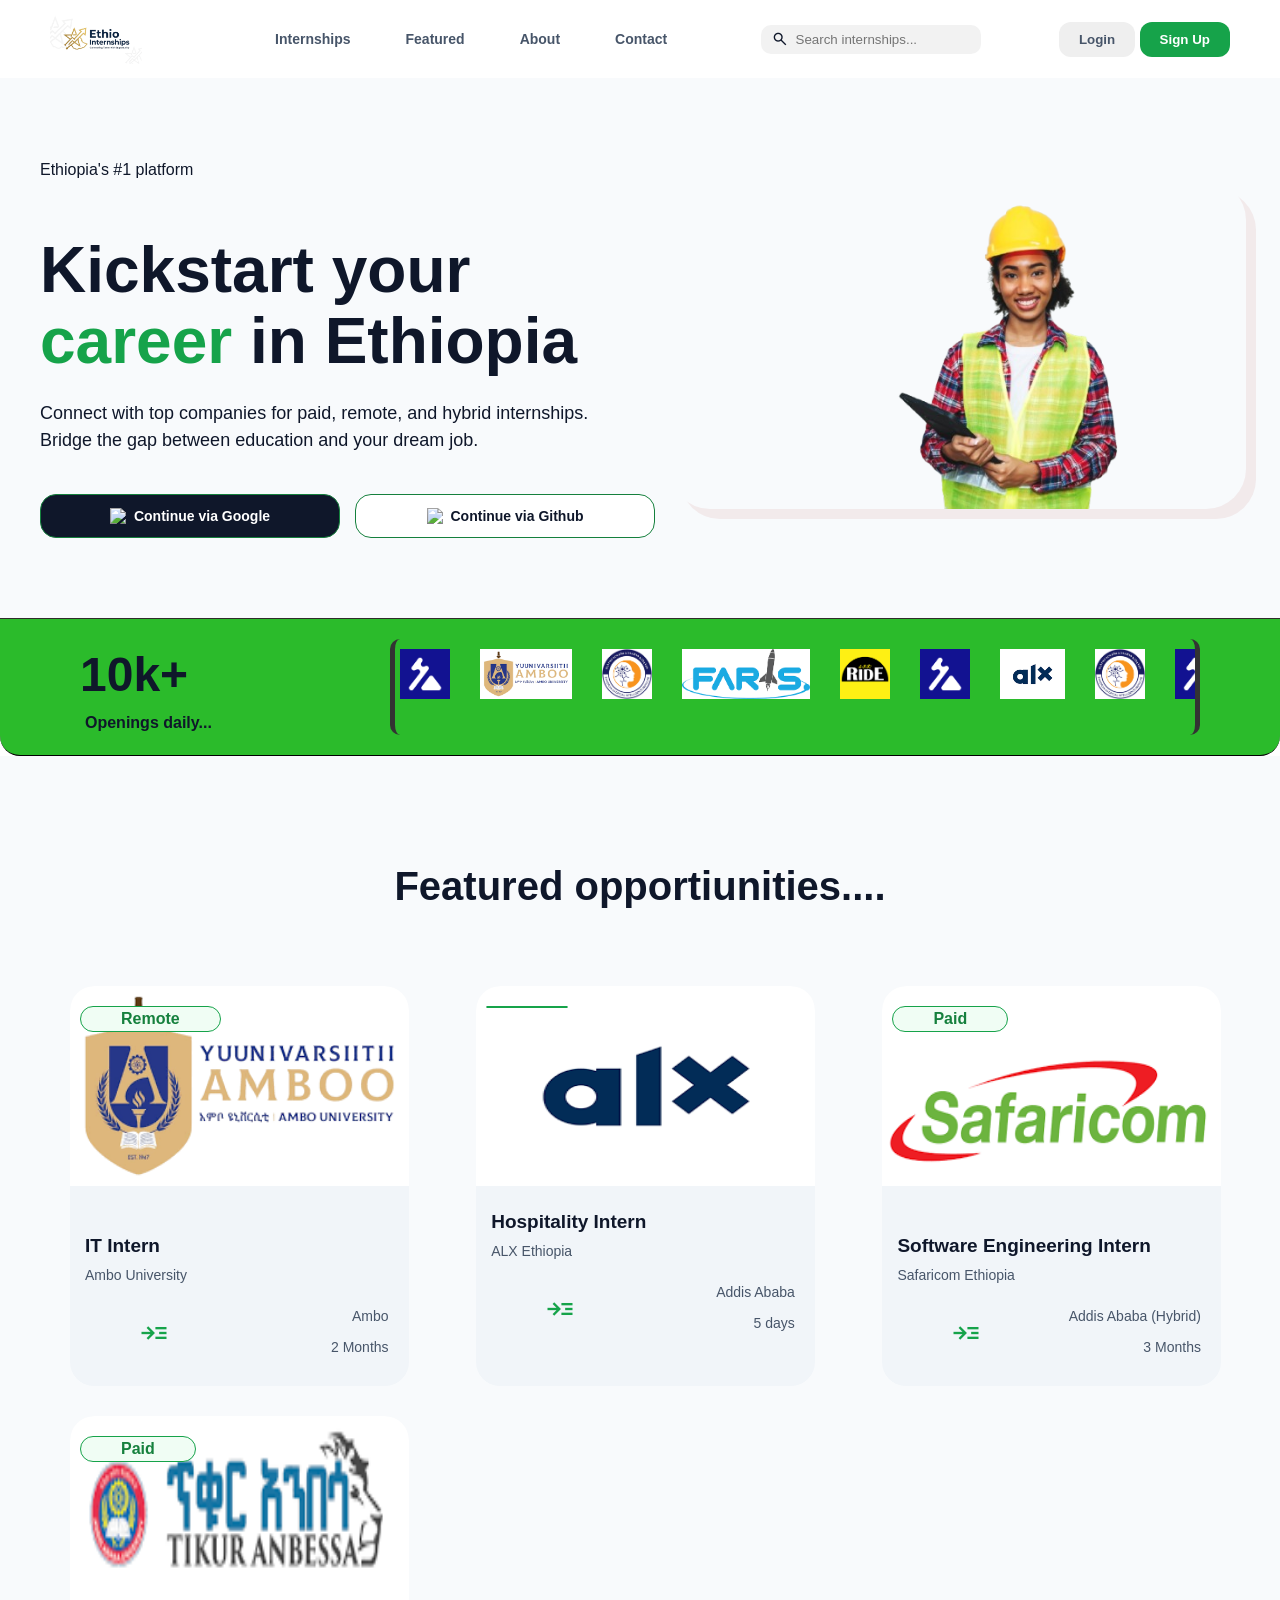
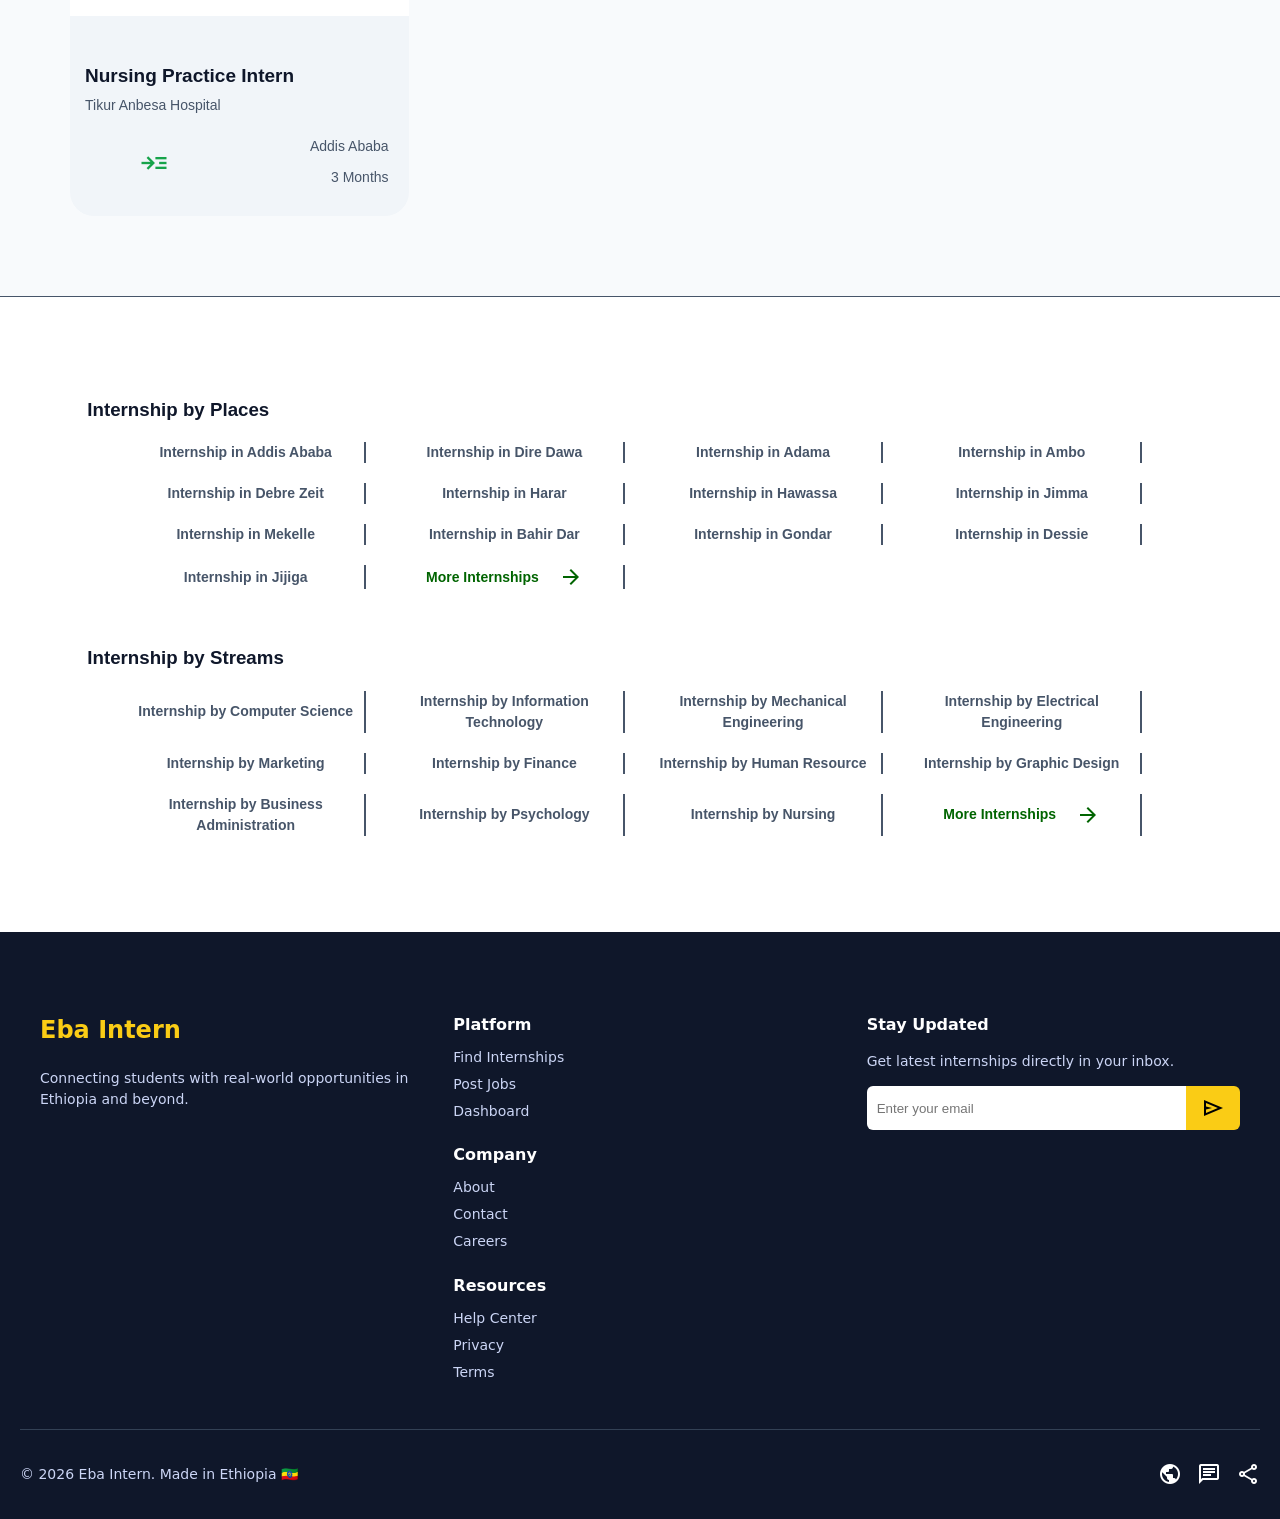
==== index.html @ 39d71bf0 "sjnj" ====
<!DOCTYPE html>
<html lang="en">
<head>
    <meta charset="UTF-8">
    <meta name="viewport" content="width=device-width, initial-scale=1.0">
    <title>Ethio Internships | Ethiopia's #1 Career Platform</title>
    <link href="https://fonts.googleapis.com/css2?family=Material+Symbols+Outlined" rel="stylesheet">
    <link rel="stylesheet" href="./css/main.css">
</head>
<body>
    <!-- Header -->
    <header>
        <div class="container">
            <nav class="navbar">
                <div class="logo">
                    <a href="./index.html">
                        <img src="./images/logo.png" alt="logo" class="logo">
                    </a>
                </div>
                <ul class="navlinks">
                    <li><a href="./html/internships.html">Internships</a></li>
                    <li><a href="#featured">Featured</a></li>
                    <li><a href="./html/about.html">About</a></li>
                    <li><a href="./html/contact.html">Contact</a></li>
                </ul>
                <!-- Search -->
                <div class="searchbox">
                    <span class="material-symbols-outlined search-icon">search</span>
                    <input type="text" placeholder="Search internships..." />
                </div>
                <div class="authactions">
                    <button class="login"><a href="./html/login.html">Login</a></button>
                    <button class="signup"><a href="./html/signup.html">Sign Up</a></button>
                </div>
                <!-- <div class="menu">
                    <span class="material-symbols-outlined">menu</span>
                </div> -->
            </nav>
        </div>
    </header>

    <!-- Hero Section -->
    <main>
        <section class="hero">
            <div class="container hero-grid">
                <div class="hero-content">
                    <span class="badge">Ethiopia's #1 platform</span>
                    <h1>Kickstart your <span class="hlight">career</span> in Ethiopia</h1>
                    <p>Connect with top companies for paid, remote, and hybrid internships. Bridge the gap between education and your dream job.</p>
                        <div class="authlink">
                        <button class="google"><img src="https://www.google.com/favicon.ico" alt="Google" width="16" height="16"> Continue via Google</button>
                        <button class="github"><img src="https://www.github.com/favicon.ico" alt="Github" width="16" height="16"> Continue via Github</button>
                    </div>
                </div>
                <div class="heroimage">
                    <img src="./images/civil.png" alt="hero-image">
                </div>
            </div>
        </section>


        
        <!-- partner section  -->
    <section class="container partner">
        <!-- LEFT TITLE -->
        <div class="title">
            <h2>10k+</h2>
            <p>Openings daily...</p>
        </div>

        <!-- LOGO SCROLL AREA -->
        <div class="logos">
            <img src="./images/addis.png" alt="addis">
            <img src="./images/ambou.png" alt="ambou">
            <img src="./images/eaii.png" alt="eaii">
            <img src="./images/faris.png" alt="faris">
            <img src="./images/rayd.png" alt="rayd">
            <img src="./images/addis.png" alt="addis">
            <img src="./images/alx.png" alt="alx">
            <img src="./images/eaii.png" alt="eaii">
            <img src="./images/addis.png" alt="addis">
            <img src="./images/faris.png" alt="faris">

        </div>
        </div>
    </section>



        <!-- Featured Section -->
        <section class="internship" id="featured">
            <div class="container">
                <h2>Featured opportiunities....</h2>
                <div class="interngrid">
                    <!-- Job Card 1 -->
                    <div class="interncard">
                        <div class="internheader">
                            <img src="./images/ambou.png" alt="ambou">
                            <span class="tag">Remote</span>
                        </div>
                        <div class="internmain">
                            <h3>IT Intern</h3>
                            <p class="company">Ambo University</p>
                        </div>
                        <div class="interplace">
                            <span>Ambo</span>
                            <span>2 Months</span>
                            <span class="material-symbols-outlined readmore">read_more</span>
                        </div>

                    </div>
                     <!-- Job Card 2 -->
                    <div class="interncard">
                        <div class="internheader">
                            <img src="./images/alx.png" alt="alx">
                            <span class="tag"></span>
                        </div>
                        <div class="internmain">
                        <h3>Hospitality Intern</h3>
                        <p class="company">ALX Ethiopia</p>
                        </div>
                        <div class="interplace">
                            <span>Addis Ababa </span>
                            <span>5 days</span>
                            <span class="material-symbols-outlined readmore">read_more</span>
                        </div>

                    </div>
                    <!-- Job Card 3 -->
                    <div class="interncard">
                        <div class="internheader">
                            <img src="./images/safari.png" alt="Safaricom">
                            <span class="tag">Paid</span>
                        </div>
                        <div class="internmain">
                        <h3>Software Engineering Intern</h3>
                        <p class="company">Safaricom Ethiopia</p>
                        </div>
                        <div class="interplace">
                            <span>Addis Ababa (Hybrid)</span>
                            <span>3 Months</span>
                            <span class="material-symbols-outlined readmore">read_more</span>
                        </div>

                    </div>
                    <!-- Job Card 4 -->
                    <div class="interncard">
                        <div class="internheader">
                            <img src="./images/blion.png" alt="blion">
                            <span class="tag">Paid</span>
                        </div>
                        <div class="internmain">
                        <h3>Nursing Practice Intern</h3>
                        <p class="company">Tikur Anbesa Hospital</p>
                        </div>
                        <div class="interplace">
                            <span>Addis Ababa</span>
                            <span>3 Months</span>
                            <span class="material-symbols-outlined readmore">read_more</span>
                        </div>
                    </div>
                </div>
            </div>
        </section>

            <!-- Internership filter -->
        <section class="internfilter">
            <div class="container">
            <div class="filter">
                <div class="selectplace">
                    <h3>Internship by Places</h3>
                    <ul class="placeul">
                        <li><a href="#">Internship in Addis Ababa</a></li>
                        <li><a href="#">Internship in Dire Dawa</a></li>
                        <li><a href="#">Internship in Adama</a></li>
                        <li><a href="#">Internship in Ambo</a></li>
                        <li><a href="#">Internship in Debre Zeit</a></li>
                        <li><a href="#">Internship in Harar</a></li>
                        <li><a href="#">Internship in Hawassa</a></li>
                        <li><a href="#">Internship in Jimma</a></li>
                        <li><a href="#">Internship in Mekelle</a></li>
                        <li><a href="#">Internship in Bahir Dar</a></li>
                        <li><a href="#">Internship in Gondar</a></li>
                        <li><a href="#">Internship in Dessie</a></li>
                        <li><a href="#">Internship in Jijiga</a></li> 
                        <li class="more"><a href="/html/internships.html">More Internships  <span class="material-symbols-outlined forwardicon">arrow_forward</span></a></li>
                 
                    </ul>
                </div>
                <div class="selectstream">
                    <h3>Internship by Streams</h3>
                    <ul class="streamul">
                        <li><a href="#">Internship by Computer Science</a></li>
                        <li><a href="#">Internship by Information Technology</a></li>
                        <li><a href="#">Internship by Mechanical Engineering</a></li>
                        <li><a href="#">Internship by Electrical Engineering</a></li>
                        <li><a href="#">Internship by Marketing</a></li>
                        <li><a href="#">Internship by Finance</a></li>
                        <li><a href="#">Internship by Human Resource</a></li>
                        <li><a href="#">Internship by Graphic Design</a></li>
                        <li><a href="#">Internship by Business Administration</a></li>
                        <li><a href="#">Internship by Psychology</a></li>
                        <li><a href="#">Internship by Nursing</a></li>
                        <li class="more"><a href="/html/internships.html">More Internships  <span class="material-symbols-outlined forwardicon">arrow_forward</span></a></li>
                    </ul>
                </div>
        </div>
        </div>
        </section >
    </main>

<footer class="footer">

  <div class="footer-container">

    <!-- LEFT: BRAND -->
    <div class="footer-brand">
      <h2>Eba Intern</h2>
      <p>Connecting students with real-world opportunities in Ethiopia and beyond.</p>
    </div>

    <!-- CENTER: LINKS -->
    <div class="footer-links">
      <div>
        <h4>Platform</h4>
        <a href="#">Find Internships</a>
        <a href="#">Post Jobs</a>
        <a href="#">Dashboard</a>
      </div>

      <div>
        <h4>Company</h4>
        <a href="#">About</a>
        <a href="#">Contact</a>
        <a href="#">Careers</a>
      </div>

      <div>
        <h4>Resources</h4>
        <a href="#">Help Center</a>
        <a href="#">Privacy</a>
        <a href="#">Terms</a>
      </div>
    </div>
    <!-- RIGHT: NEWSLETTER -->
    <div class="footer-newsletter">
      <h4>Stay Updated</h4>
      <p>Get latest internships directly in your inbox.</p>
      <div class="newsletter-box">
        <input type="email" placeholder="Enter your email">
        <button>
          <span class="material-symbols-outlined">send</span>
        </button>
      </div>
    </div>

  </div>

  <!-- BOTTOM -->
  <div class="footer-bottom">
    <p>© 2026 Eba Intern. Made in Ethiopia 🇪🇹</p>

    <div class="socials">
      <span class="material-symbols-outlined">public</span>
      <span class="material-symbols-outlined">chat</span>
      <span class="material-symbols-outlined">share</span>
    </div>
  </div>

</footer>
</body>
</html>
---- css/main.css ----
/* Base Styles */
:root {
    --brand-600: #16a34a;
    --brand-700: #15803d;
    --slate-900: #0f172a;
    --slate-600: #475569;
    --slate-100: #f1f5f9;
}
html {
    scroll-behavior: smooth;
}
body {
    margin: 0;
    font-family: 'Inter', sans-serif;
    color: var(--slate-900);
    line-height: 1.5;
    max-width: 100%;
}

.container {
    max-width: 1200px;
    margin: 0 auto;
    padding: 0 20px;
}


/* Header & Nav */
header {
    background: white;
    /* border-bottom: 5px solid var(--slate-600); */
    padding: 1px 0;
    top: 0;
    z-index: 100;
    position: sticky;
}

.navbar {
    display: flex;
    padding: 10px 10px;
    align-items: center;
    justify-content: space-between;
}

.logo {
    height: 50px;
}

.navlinks {
    display: flex;
    list-style: none;
    gap: 25px;
}

.navlinks a {
    color: var(--slate-600);
    text-decoration: none;
    font-weight: 600;
    font-size: 14px;
    padding: 15px;
}

.navlinks a:hover {
    color: green;
    background-color: rgb(215, 255, 215);
    border-radius: 6px;
}

 .searchbox {
    display: flex;
    align-items: center;
    position: relative;
    background: #f2f2f2;
    padding: 6px 10px;
    border-radius: 10px;
    width: 100%;
    max-width: 200px;
}


.search-icon {
    position: absolute;
    left: 10px;
    font-size: 18px;
}

.searchbox input {
    padding-left: 25px;
    width: 100%;
    border: none;
    outline: none;
    background: transparent;
}

.authactions .login{
    padding: 10px 20px;
    border-radius: 12px;
    border: none;
    font-weight: bold;
    cursor: pointer;
}
.authactions .login:hover{
    border: 1px solid #000000;
}
.authactions .signup {
    background: var(--brand-600);
    padding: 10px 20px;
    border-radius: 12px;
    border: none;
    font-weight: bold;
    cursor: pointer;
}
.authactions .signup:hover{
    border: 1px solid #000000;
}
.authactions a{
    text-decoration: none;
}
.login a{
    color: var(--slate-600);
}
.signup a{
    color: white;
}


@media (max-width: 768px) {
    .navlinks {
        display: none;
    }

    .searchbox {
        display: none;
    }
   
}















/* Hero Section */
.hero {
    padding: 80px 0;
    background: #f8fafc;
    /* background: rgb(172, 255, 172); */
    display: flex;
    flex-direction: row;
    align-items: center;
    justify-content: space-between;
    
}

.hero-grid {
    display: grid;
    grid-template-columns: 50% 48%;
    gap: 30px;
    align-items: center;
}

.hero-content {
    max-width: 700px;
}


.hero-content h1 {
    font-family: 'Outfit', sans-serif;
    font-size: 64px;
    line-height: 1.1;
    margin-bottom: 24px;
}

.hlight {
    color: var(--brand-600);
}

.hero-content p{
    font-size: 18px;
    font-weight:400;
}

.heroimage {
    margin: 0px;
}

.heroimage img {
    width: 100%;
    border-radius: 40px;
    /* box-shadow: 0 25px 50px -12px rgba(255, 0, 0, 0.997); */
    box-shadow: 10px 10px rgba(184, 90, 90, 0.1);
}

.authlink {
    margin-top: 40px;
    display: grid;
    grid-template-columns: 50% 50%;
    gap: 15px;
}

@media(max-width: 768px) {
    .authlink {
        grid-template-columns: 100%;
    }
}
.authlink button {
    display: flex;
    align-items: center;
    justify-content: center;
    /* padding: 13px 20px; */
    padding: 13px 20px;
    font-weight: bold;
    font-size: 14px;
    cursor: pointer;
    gap: 8px;
    border: 1px solid var(--brand-700);
    border-radius: 16px;
}

.google {
    color: white;
    background: var(--slate-900);
    cursor: pointer;
} 

.github{
    color: var(--slate-900);
    background: white;
    cursor: pointer;
}


/* PARTNER SECTION */

.partner {
    display: flex;
    flex-direction: row;
    justify-content: space-between;
    gap: 60px;
    padding: 20px 80px;
    border-top: 1px solid #302b2b;
    border-bottom: 1px solid #000000;
    border-radius: 0 0 20px 20px;
    background-color:  rgb(43, 187, 43);
}

/* DESKTOP LAYOUT */
@media (max-width: 768px) {
    .partner {
        flex-direction: column;
        align-items: center;
        gap: 20px;
    }
}

/* TITLE */
.title {
    text-align: left;
    width: 100%;
    max-width: 250px;
}

@media (max-width: 768px) {
    .title {
        text-align: center;
    }
}

.title h2 {
    font-size: 48px;
    font-weight: bold;
    margin: 0;
    padding: 0px;
}

.title p {
    font-weight: bold;
    margin: 0px 5px;
    padding: 0px;
}

/* LOGO CONTAINER */
.logos {
    display: flex;
    gap: 30px;
    overflow: auto;
    border-left: 5px solid #333;
    border-right: 5px solid #333;
    border-radius: 10px;
    padding: 10px 5px;
}


/* LOGO IMAGES */
.logos img {
    height: 50px;
    width: auto;
}

@media (max-width: 768px) {
    .logos{
        width: 100%;
    }
    .logos img {
        height: 40px;
    }
}

















/* Featured Section */
.internship {
    padding: 80px 20px;
    background: #f8fafc;
    border-bottom: 1px solid var(--slate-600);
}
.internship h2{
    font-family: 'Outfit', sans-serif;
    margin: 20px 0 70px 0;
    text-align: center;
    font-size: 40px;
    font-weight: bold;
}


.interngrid {
    display: grid;
    grid-template-columns: 33% 33% 33%;
    gap: 30px;
    margin: 40px 30px 0px 30px;
}
@media (max-width: 768px) {
    .interngrid {
        grid-template-columns: 100%;
        text-align: center;
    }
}

.interncard {
    border-radius: 24px;
    width: 90%;
    height: 400px;
    background-color: var(--slate-100);
}

.interncard:hover {
    border: 1px solid var(--brand-600);
    box-shadow: 10px 0px 10px 0px rgba(184, 90, 90, 0.1);
}

.internheader {
    display: flex;
    justify-content: space-between;
    flex-direction: column;
    align-items: start;
    margin-bottom: 20px;
}

.internheader img {
    width: 100%;
    height: 200px;
    border-radius: 24px 24px 0px 0px;
}

.tag {
    border: 1px solid var(--brand-600);
    background: #f0fdf4;
    color: var(--brand-700);
    padding: 0px 40px;
    border-radius: 20px;
    font-weight: bold;
    margin: -180px 0px 180px 10px;
}

.internmain {
    padding: 0px 15px;
}
.internmain h3 {
    margin: 0px;
    font-size: 19px;
}
.internmain .company {
    margin: 5px 0px;
    color: var(--slate-600);
    font-size: 14px;
}

.interplace {
    display: flex;
    flex-direction: column;
    align-items: end;
    gap: 10px;
    margin: 20px;
    font-size: 14px;
    color: var(--slate-600);
}
.readmore {
    margin: -50px 220px 0px 0;
    color: var(--brand-600);
    font-size: 30px;
    cursor: pointer;
}
@media (max-width: 768px) {
    .interplace {
        /* align-items: center; */
        gap: 5px;
        margin: 10px;
    }
}
@media (max-width: 768px) {
    .readmore {
        margin: -40px 200px 0 0;
    }
}
/* ==================== */
.internfilter {
    display: flex;
    gap: 20px;
    padding: 80px 20px;

    /* border: 1px solid var(--slate-600); */
    /* background-color: yellow; */
}


.filter {
    display: flex;
    flex-direction: column;
    /* border: 1px solid var(--slate-600); */
    gap: 20px;
    max-width: 90%;
}
.filter ul{
    display: grid;
    grid-template-columns: 25% 25% 25% 25%;
    gap: 20px;
    list-style: none;
}
@media (max-width: 768px) {
    .filter ul {
        grid-template-columns: 50% 50%;
    }
}
.filter ul li {
    padding: 0px;
    text-align: center;
    cursor: pointer;
    border-right: 2px solid var(--slate-600);
    display: flex;
    justify-content: center;
    align-items: center;
}

.filter li a{
    font-weight: 600;
    text-decoration: none;
    color: var(--slate-600);
    font-size: 14px;
}
.filter ul a:hover {
    color: darkgreen;
}

ul .more a{
    display: flex;
    justify-content: center;
    align-items: center;
    gap: 20px;
    text-decoration: solid;
    color: darkgreen;
}


/* Footer */
/* .footer {
    padding: 40px 0;
    border-top: 1px solid var(--slate-100);
    text-align: center;
    color: var(--slate-600);
} */

/* Responsive */
@media (max-width: 768px) {
    .hero-grid {
        grid-template-columns: 1fr;
        text-align: center;
    }
    
    .nav-links, .auth-actions {
        display: none;
    }
    
    h1 {
        font-size: 40px;
    }
}



.footer {
    background: #0f172a; /* dark navy */
    color: #fff;
    padding: 60px 20px 20px;
    font-family: system-ui;
}

.footer-container {
    display: grid;
    grid-template-columns: repeat(auto-fit, minmax(220px, 1fr));
    gap: 40px;
    max-width: 1200px;
    margin: auto;
}

.footer h2 {
    color: #facc15; /* gold */
}

.footer p {
    color: #cbd5f5;
    font-size: 14px;
}

.footer-links h4,
.footer-newsletter h4 {
    margin-bottom: 10px;
}

.footer-links a {
    display: block;
    color: #cbd5f5;
    text-decoration: none;
    margin: 6px 0;
    font-size: 14px;
    transition: 0.3s;
}

.footer-links a:hover {
    color: #facc15;
}

.newsletter-box {
    display: flex;
    margin-top: 10px;
}

.newsletter-box input {
    flex: 1;
    padding: 10px;
    border: none;
    outline: none;
    border-radius: 6px 0 0 6px;
}

.newsletter-box button {
    background: #facc15;
    border: none;
    padding: 10px 15px;
    cursor: pointer;
    border-radius: 0 6px 6px 0;
}

.material-symbols-outlined {
    vertical-align: middle;
}

/* BOTTOM */
.footer-bottom {
    border-top: 1px solid #334155;
    margin-top: 40px;
    padding-top: 20px;
    display: flex;
    justify-content: space-between;
    flex-wrap: wrap;
    align-items: center;
}

.socials span {
    margin-left: 10px;
    cursor: pointer;
}
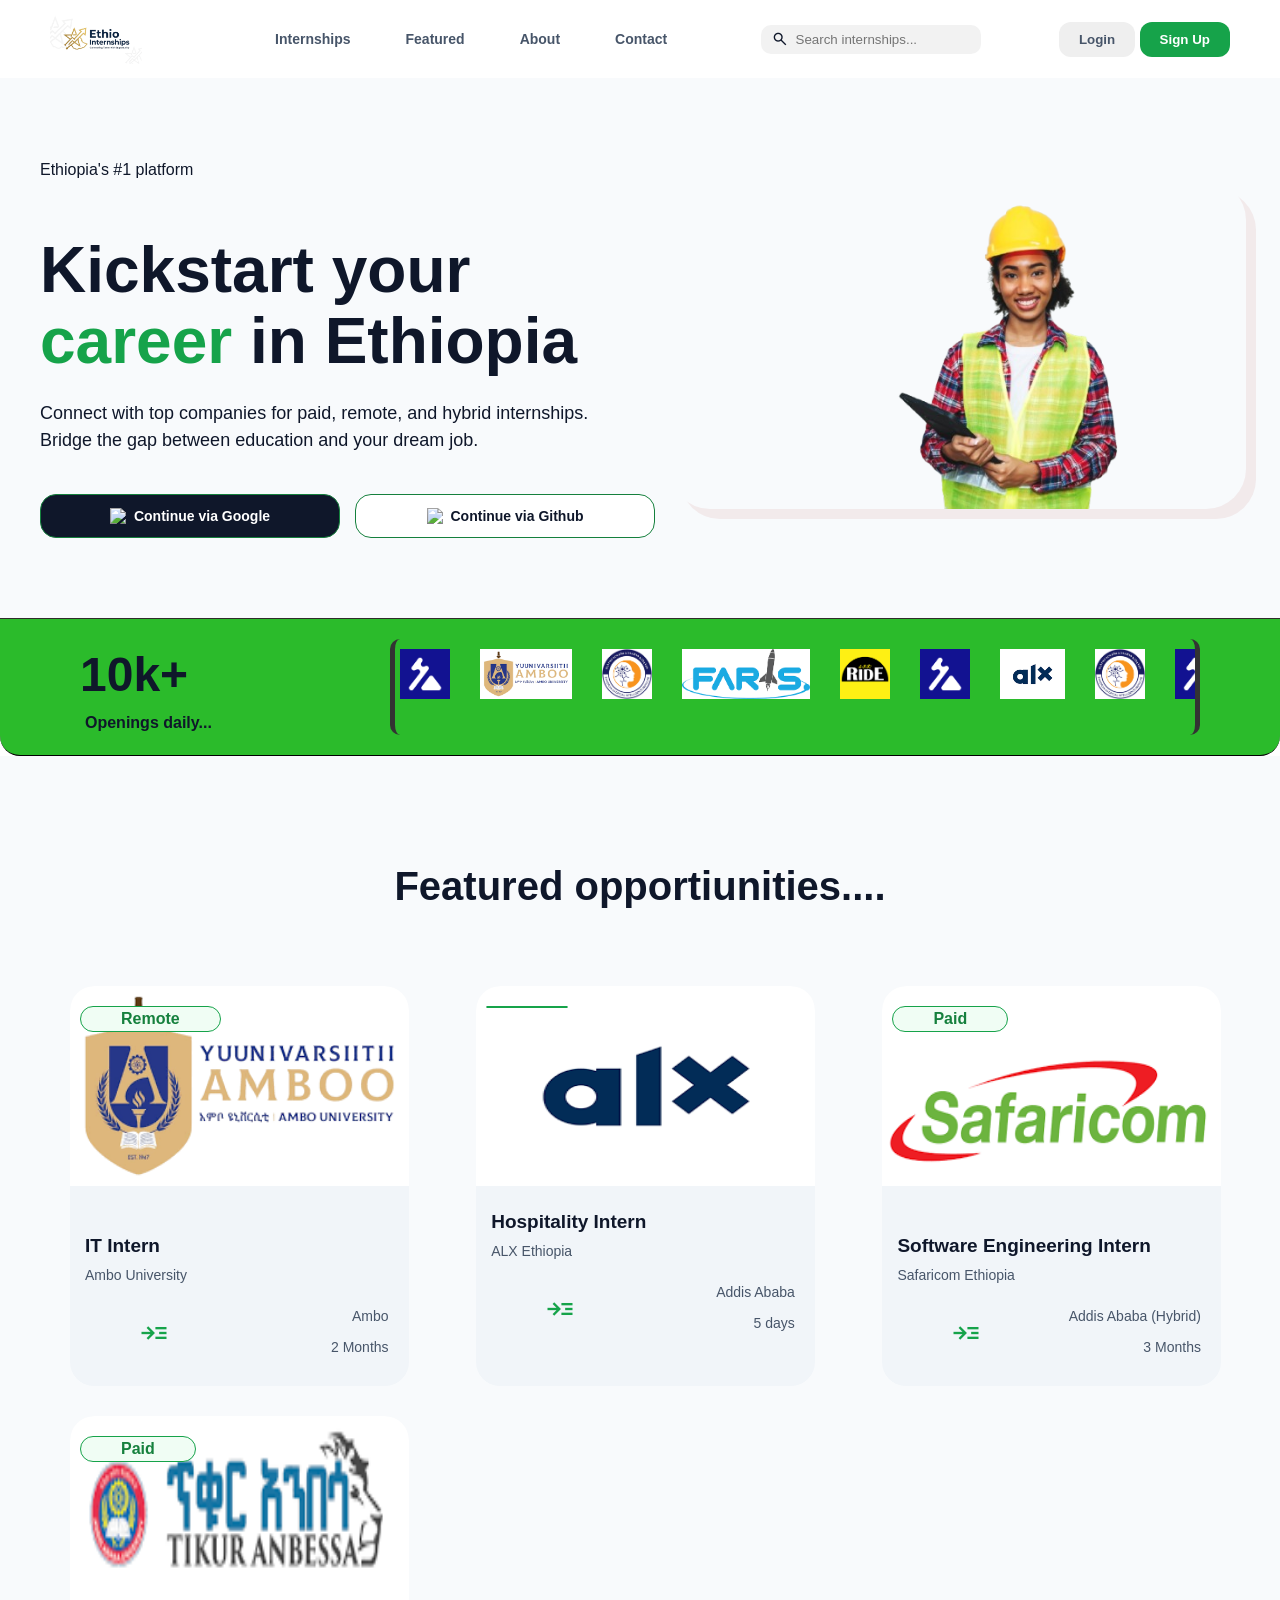
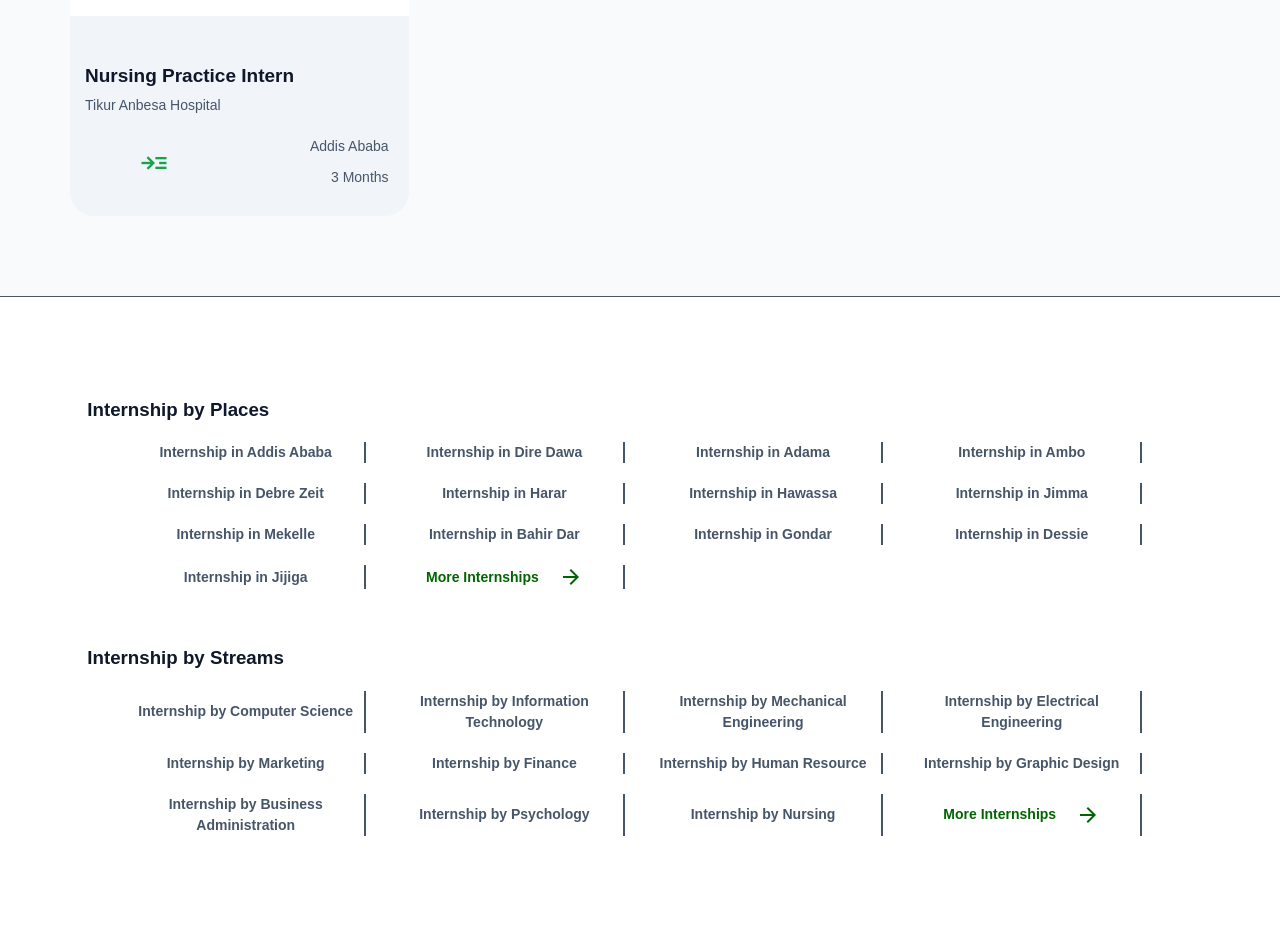
==== commit 4bc606bf: "fix some path" ====
--- a/index.html
+++ b/index.html
@@ -3,7 +3,7 @@
 <head>
     <meta charset="UTF-8">
     <meta name="viewport" content="width=device-width, initial-scale=1.0">
-    <title>Ethio Internships | Ethiopia's #1 Career Platform</title>
+    <title>Ethio Internships</title>
     <link href="https://fonts.googleapis.com/css2?family=Material+Symbols+Outlined" rel="stylesheet">
     <link rel="stylesheet" href="./css/main.css">
 </head>
@@ -208,66 +208,8 @@
         </div>
         </section >
     </main>
-
-<footer class="footer">
-
-  <div class="footer-container">
-
-    <!-- LEFT: BRAND -->
-    <div class="footer-brand">
-      <h2>Eba Intern</h2>
-      <p>Connecting students with real-world opportunities in Ethiopia and beyond.</p>
-    </div>
-
-    <!-- CENTER: LINKS -->
-    <div class="footer-links">
-      <div>
-        <h4>Platform</h4>
-        <a href="#">Find Internships</a>
-        <a href="#">Post Jobs</a>
-        <a href="#">Dashboard</a>
-      </div>
-
-      <div>
-        <h4>Company</h4>
-        <a href="#">About</a>
-        <a href="#">Contact</a>
-        <a href="#">Careers</a>
-      </div>
-
-      <div>
-        <h4>Resources</h4>
-        <a href="#">Help Center</a>
-        <a href="#">Privacy</a>
-        <a href="#">Terms</a>
-      </div>
-    </div>
-    <!-- RIGHT: NEWSLETTER -->
-    <div class="footer-newsletter">
-      <h4>Stay Updated</h4>
-      <p>Get latest internships directly in your inbox.</p>
-      <div class="newsletter-box">
-        <input type="email" placeholder="Enter your email">
-        <button>
-          <span class="material-symbols-outlined">send</span>
-        </button>
-      </div>
-    </div>
-
-  </div>
-
-  <!-- BOTTOM -->
-  <div class="footer-bottom">
-    <p>© 2026 Eba Intern. Made in Ethiopia 🇪🇹</p>
-
-    <div class="socials">
-      <span class="material-symbols-outlined">public</span>
-      <span class="material-symbols-outlined">chat</span>
-      <span class="material-symbols-outlined">share</span>
-    </div>
-  </div>
-
-</footer>
+    <!-- Footer -->
+    <footer></footer>
 </body>
 </html>
 
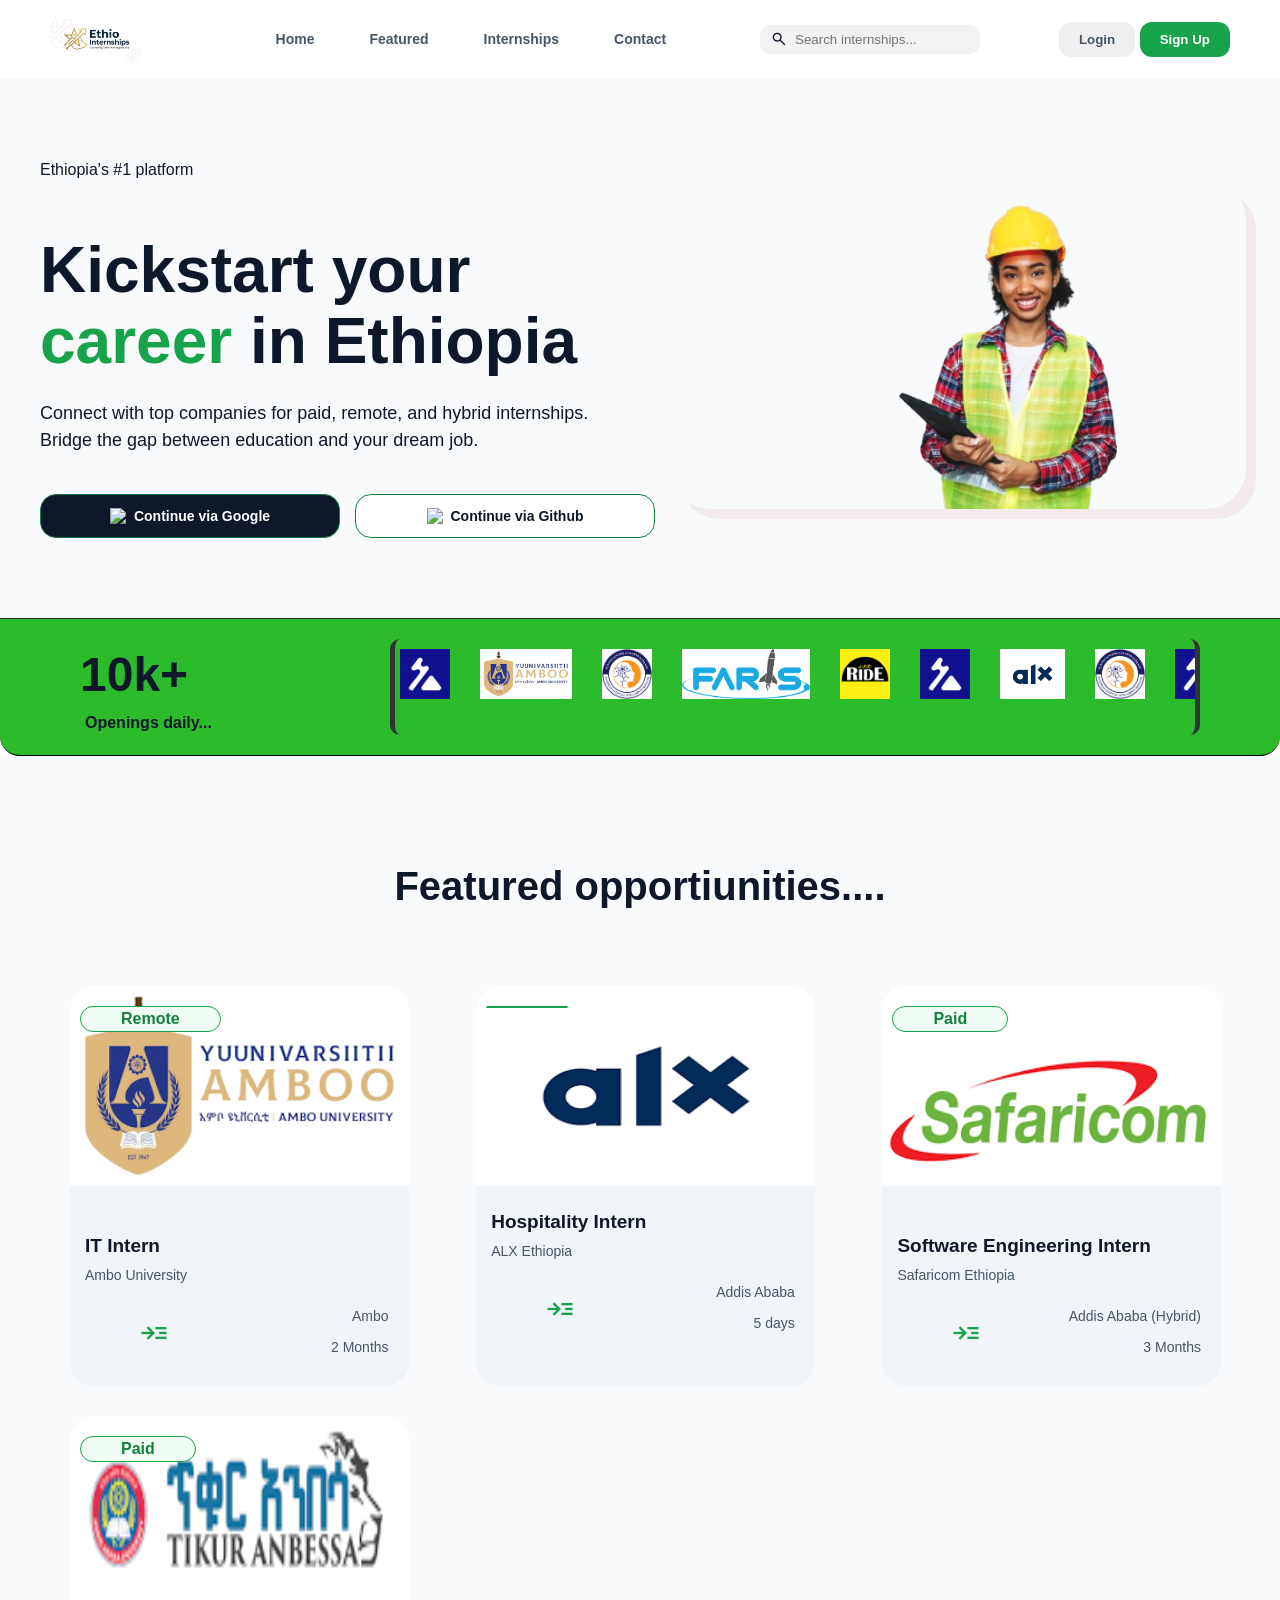
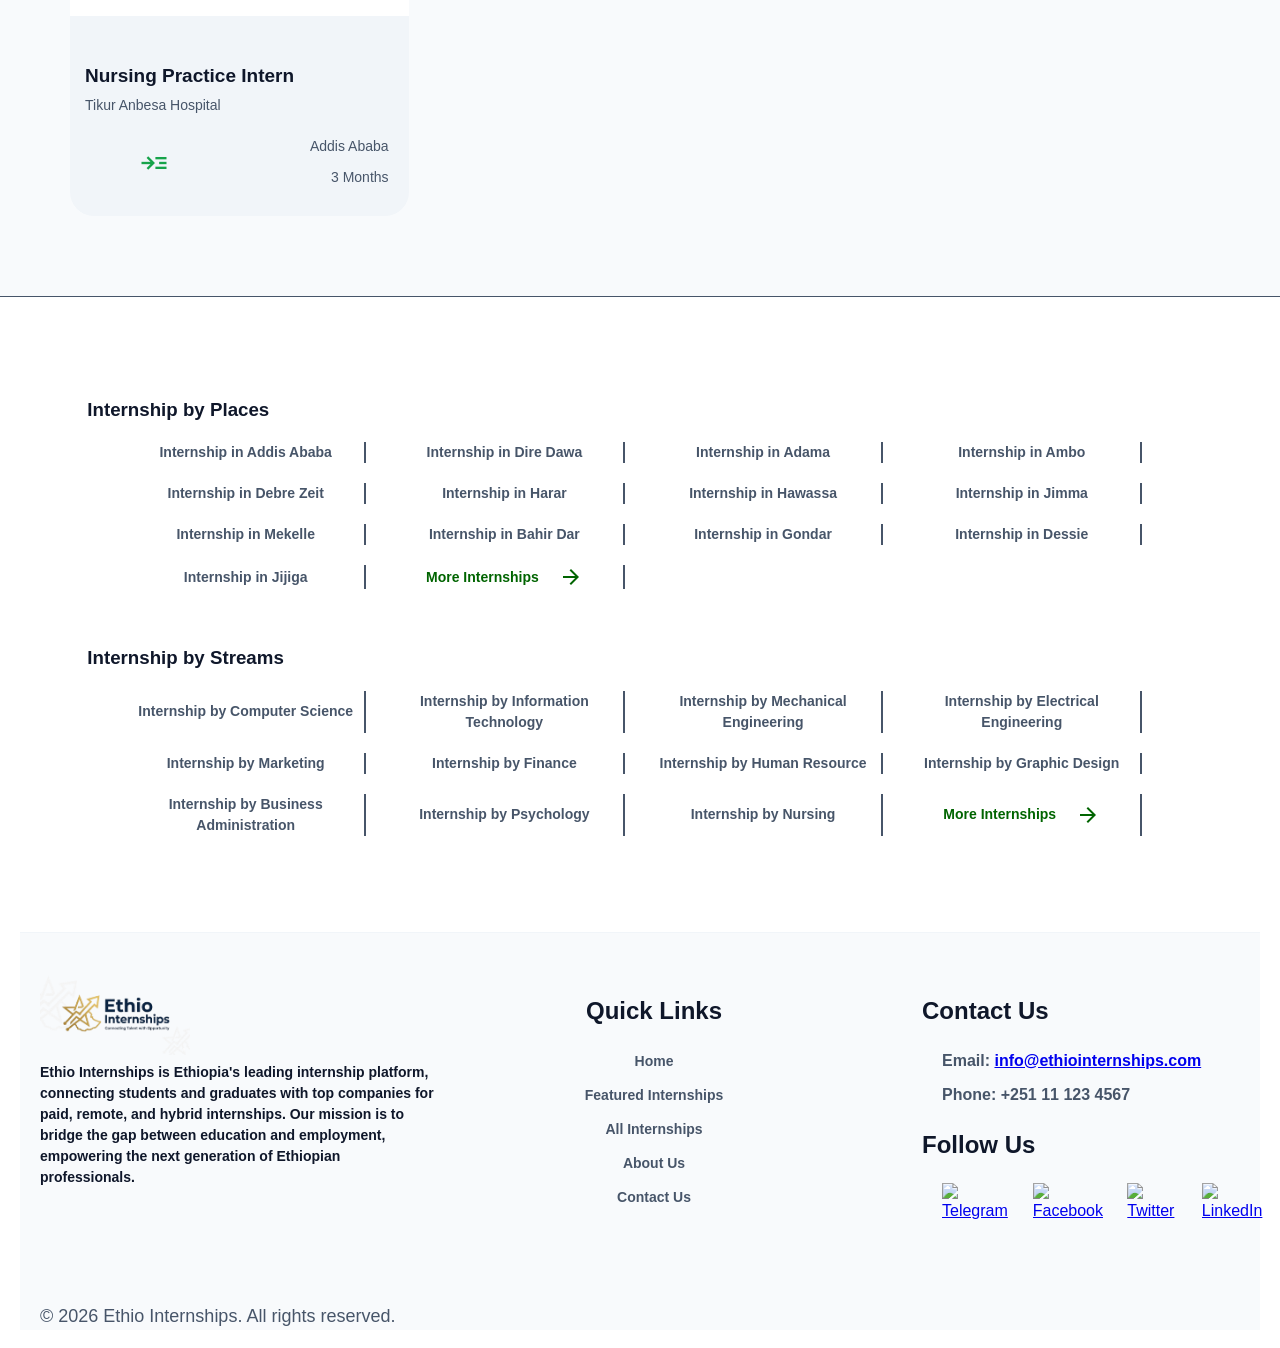
==== commit 26aeb0fe: "some detail" ====
--- a/index.html
+++ b/index.html
@@ -18,10 +18,10 @@
                     </a>
                 </div>
                 <ul class="navlinks">
-                    <li><a href="./html/internships.html">Internships</a></li>
+                    <li><a href="#">Home</a></li>
                     <li><a href="#featured">Featured</a></li>
-                    <li><a href="./html/about.html">About</a></li>
-                    <li><a href="./html/contact.html">Contact</a></li>
+                    <li><a href="#internship">Internships</a></li>
+                    <li><a href="#contact">Contact</a></li>
                 </ul>
                 <!-- Search -->
                 <div class="searchbox">
@@ -164,7 +164,7 @@
         </section>
 
             <!-- Internership filter -->
-        <section class="internfilter">
+        <section class="internfilter" id="internship">
             <div class="container">
             <div class="filter">
                 <div class="selectplace">
@@ -209,7 +209,46 @@
         </section >
     </main>
     <!-- Footer -->
-    <footer></footer>
+    <footer id="contact" class="container">
+        <div class=" footergrid">
+            <div class="footerabout">
+                <img src="./images/logo.png" alt="" class="footerlogo">
+                <p>Ethio Internships is Ethiopia's leading internship platform, 
+                    connecting students and graduates with top companies for paid, 
+                    remote, and hybrid internships. Our mission is to bridge the gap between 
+                    education and employment, empowering the next generation of Ethiopian professionals.</p>
+            </div>
+            <div class="footerlinks">
+                <h2>Quick Links</h2>
+                <ul class="quicklinks">
+                    <li><a href="./index.html">Home</a></li>
+                    <li><a href="#featured">Featured Internships</a></li>
+                    <li><a href="#internship">All Internships</a></li>
+                    <li><a href="./html/about.html">About Us</a></li>
+                    <li><a href="#contact">Contact Us</a></li>
+                </ul>
+            </div>
+            <div class="footercontact">
+                <div class="contact">
+                <h2>Contact Us</h2>
+                <p>Email: <a href="mailto:info@ethiointernships.com">info@ethiointernships.com</a></p>
+                <p>Phone: +251 11 123 4567</p>
+                </div>
+                <div class="footersocial">
+                    <h2>Follow Us</h2>
+                    <div class="sociallinks">
+                        <a href="#"><img src="https://www.telegram.org/favicon.ico" alt="Telegram" width="32" height="32"></a>
+                        <a href="#"><img src="https://www.facebook.com/favicon.ico" alt="Facebook" width="32" height="32"></a>
+                        <a href="#"><img src="https://www.twitter.com/favicon.ico" alt="Twitter" width="32" height="32"></a>
+                        <a href="#"><img src="https://www.linkedin.com/favicon.ico" alt="LinkedIn" width="32" height="32"></a>
+                    </div>
+                    </div>
+        </div>
+        </div>
+        <div class="copyright">
+            <p>&copy; 2026 Ethio Internships. All rights reserved.</p>
+        </div>
+    </footer>
 </body>
 </html>
 
--- a/css/main.css
+++ b/css/main.css
@@ -49,6 +49,7 @@
     display: flex;
     list-style: none;
     gap: 25px;
+    /* overflow: auto; */
 }
 
 .navlinks a {
@@ -424,7 +425,6 @@
 }
 @media (max-width: 768px) {
     .interplace {
-        /* align-items: center; */
         gap: 5px;
         margin: 10px;
     }
@@ -519,85 +519,76 @@
 
 
 
-.footer {
-    background: #0f172a; /* dark navy */
-    color: #fff;
-    padding: 60px 20px 20px;
-    font-family: system-ui;
-}
-
-.footer-container {
+/* ====================================================== */
+footer{
+    padding: 40px 0;
+    border-top: 1px solid var(--slate-100);
+    background: #f8fafc;
+}
+
+
+.footergrid{
+    padding: 40px 0;
     display: grid;
-    grid-template-columns: repeat(auto-fit, minmax(220px, 1fr));
-    gap: 40px;
-    max-width: 1200px;
-    margin: auto;
-}
-
-.footer h2 {
-    color: #facc15; /* gold */
-}
-
-.footer p {
-    color: #cbd5f5;
-    font-size: 14px;
-}
-
-.footer-links h4,
-.footer-newsletter h4 {
+    grid-template-columns: 33% 33% 33%;
+    gap: 20px;
+}
+.footerlogo {
+    height: auto;
+    width: 150px;
+    margin: 0;
+    padding: 0;
+}
+
+.footerabout p{
+    font-size: 14px;
+    margin: 0;
+    font-weight: bold;
+    text-align: left;
+}
+.footerlinks{
+    text-align: center;
+}
+.footerlinks ul{
+    list-style: none;
+    padding: 0;
+    margin: 0;
+    display: flex;
+    flex-direction: column;
+    gap: 10px;
+}
+
+.footerlinks ul li a{
+    text-decoration: none;
+    color: var(--slate-600);
+    font-weight: 600;
+    font-size: 14px;
+}
+
+.footerlinks ul li a:hover {
+    color: var(--brand-600);
+    /* padding-left: 30px; */
+}
+
+.footercontact {
+    text-align: left;
+    margin-left: 50px;
+}
+.footercontact .contact p{
+    margin: 0;
+    font-weight: bold;
+    margin-left: 20px;
     margin-bottom: 10px;
-}
-
-.footer-links a {
-    display: block;
-    color: #cbd5f5;
-    text-decoration: none;
-    margin: 6px 0;
-    font-size: 14px;
-    transition: 0.3s;
-}
-
-.footer-links a:hover {
-    color: #facc15;
-}
-
-.newsletter-box {
-    display: flex;
-    margin-top: 10px;
-}
-
-.newsletter-box input {
-    flex: 1;
-    padding: 10px;
-    border: none;
-    outline: none;
-    border-radius: 6px 0 0 6px;
-}
-
-.newsletter-box button {
-    background: #facc15;
-    border: none;
-    padding: 10px 15px;
-    cursor: pointer;
-    border-radius: 0 6px 6px 0;
-}
-
-.material-symbols-outlined {
-    vertical-align: middle;
-}
-
-/* BOTTOM */
-.footer-bottom {
-    border-top: 1px solid #334155;
+    color: var(--slate-600);
+}
+.sociallinks {
+    display: flex;
+    gap: 20px;
+    margin-left: 20px;
+}
+
+.copyright p{
     margin-top: 40px;
-    padding-top: 20px;
-    display: flex;
-    justify-content: space-between;
-    flex-wrap: wrap;
-    align-items: center;
-}
-
-.socials span {
-    margin-left: 10px;
-    cursor: pointer;
+    color: var(--slate-600);
+    font-size: 18px;
 }
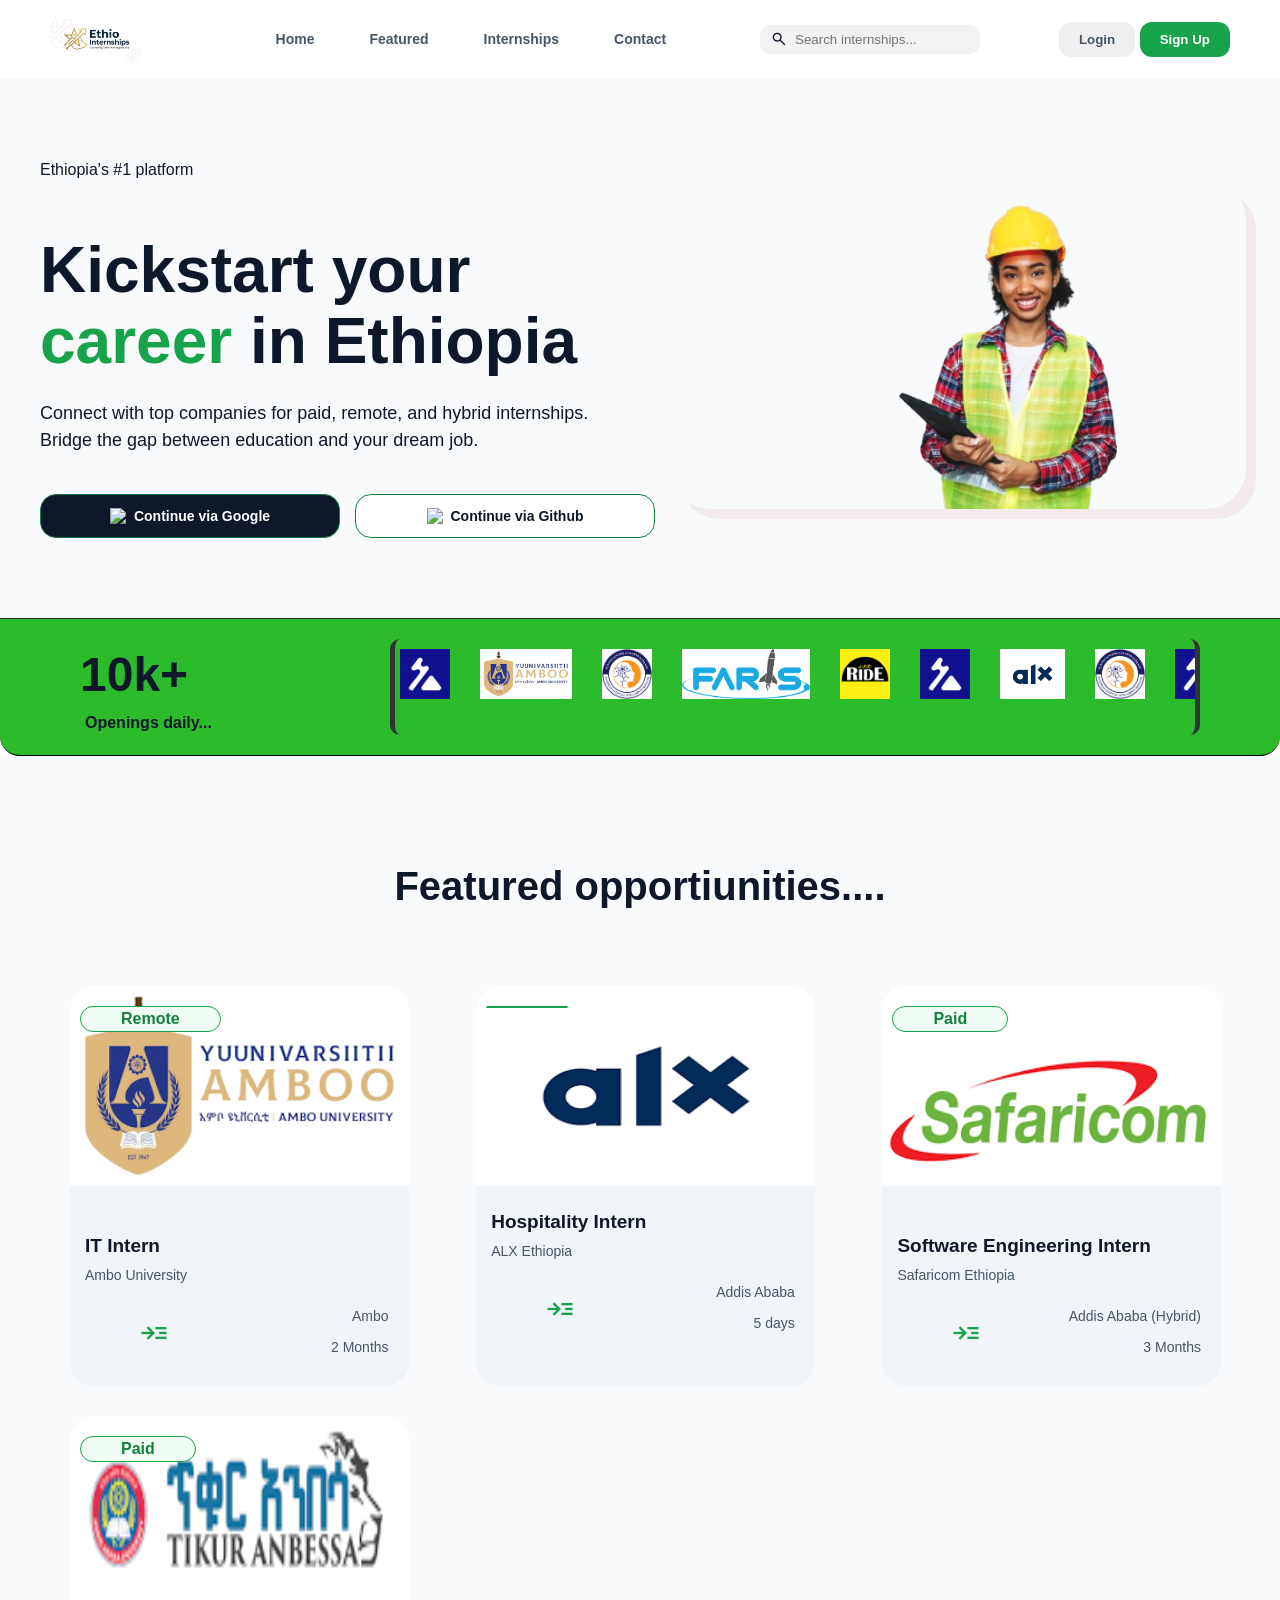
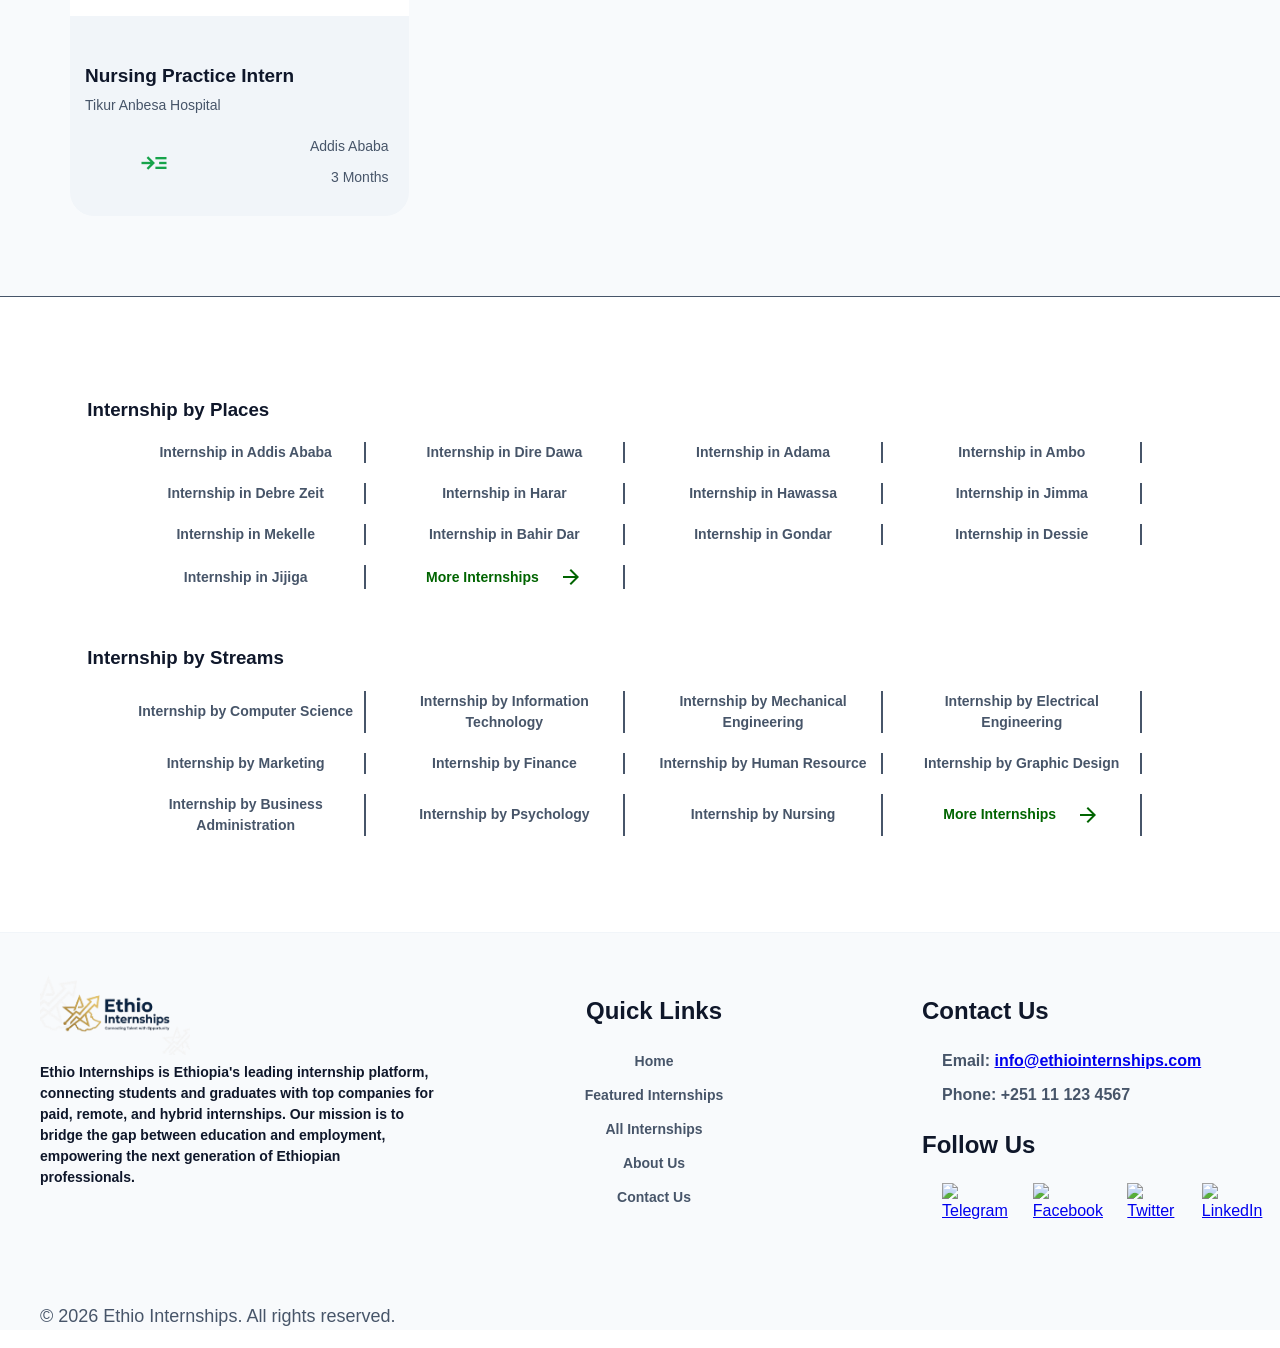
==== commit 2a05692d: "some footer improv" ====
--- a/index.html
+++ b/index.html
@@ -209,7 +209,8 @@
         </section >
     </main>
     <!-- Footer -->
-    <footer id="contact" class="container">
+    <footer id="contact">
+        <div class="container">
         <div class=" footergrid">
             <div class="footerabout">
                 <img src="./images/logo.png" alt="" class="footerlogo">
@@ -248,6 +249,7 @@
         <div class="copyright">
             <p>&copy; 2026 Ethio Internships. All rights reserved.</p>
         </div>
+        </div>
     </footer>
 </body>
 </html>
--- a/css/main.css
+++ b/css/main.css
@@ -521,11 +521,18 @@
 
 /* ====================================================== */
 footer{
-    padding: 40px 0;
     border-top: 1px solid var(--slate-100);
     background: #f8fafc;
 }
-
+.hero {
+    padding: 80px 0;
+    /* background: rgb(172, 255, 172); */
+    display: flex;
+    flex-direction: row;
+    align-items: center;
+    justify-content: space-between;
+    
+}
 
 .footergrid{
     padding: 40px 0;
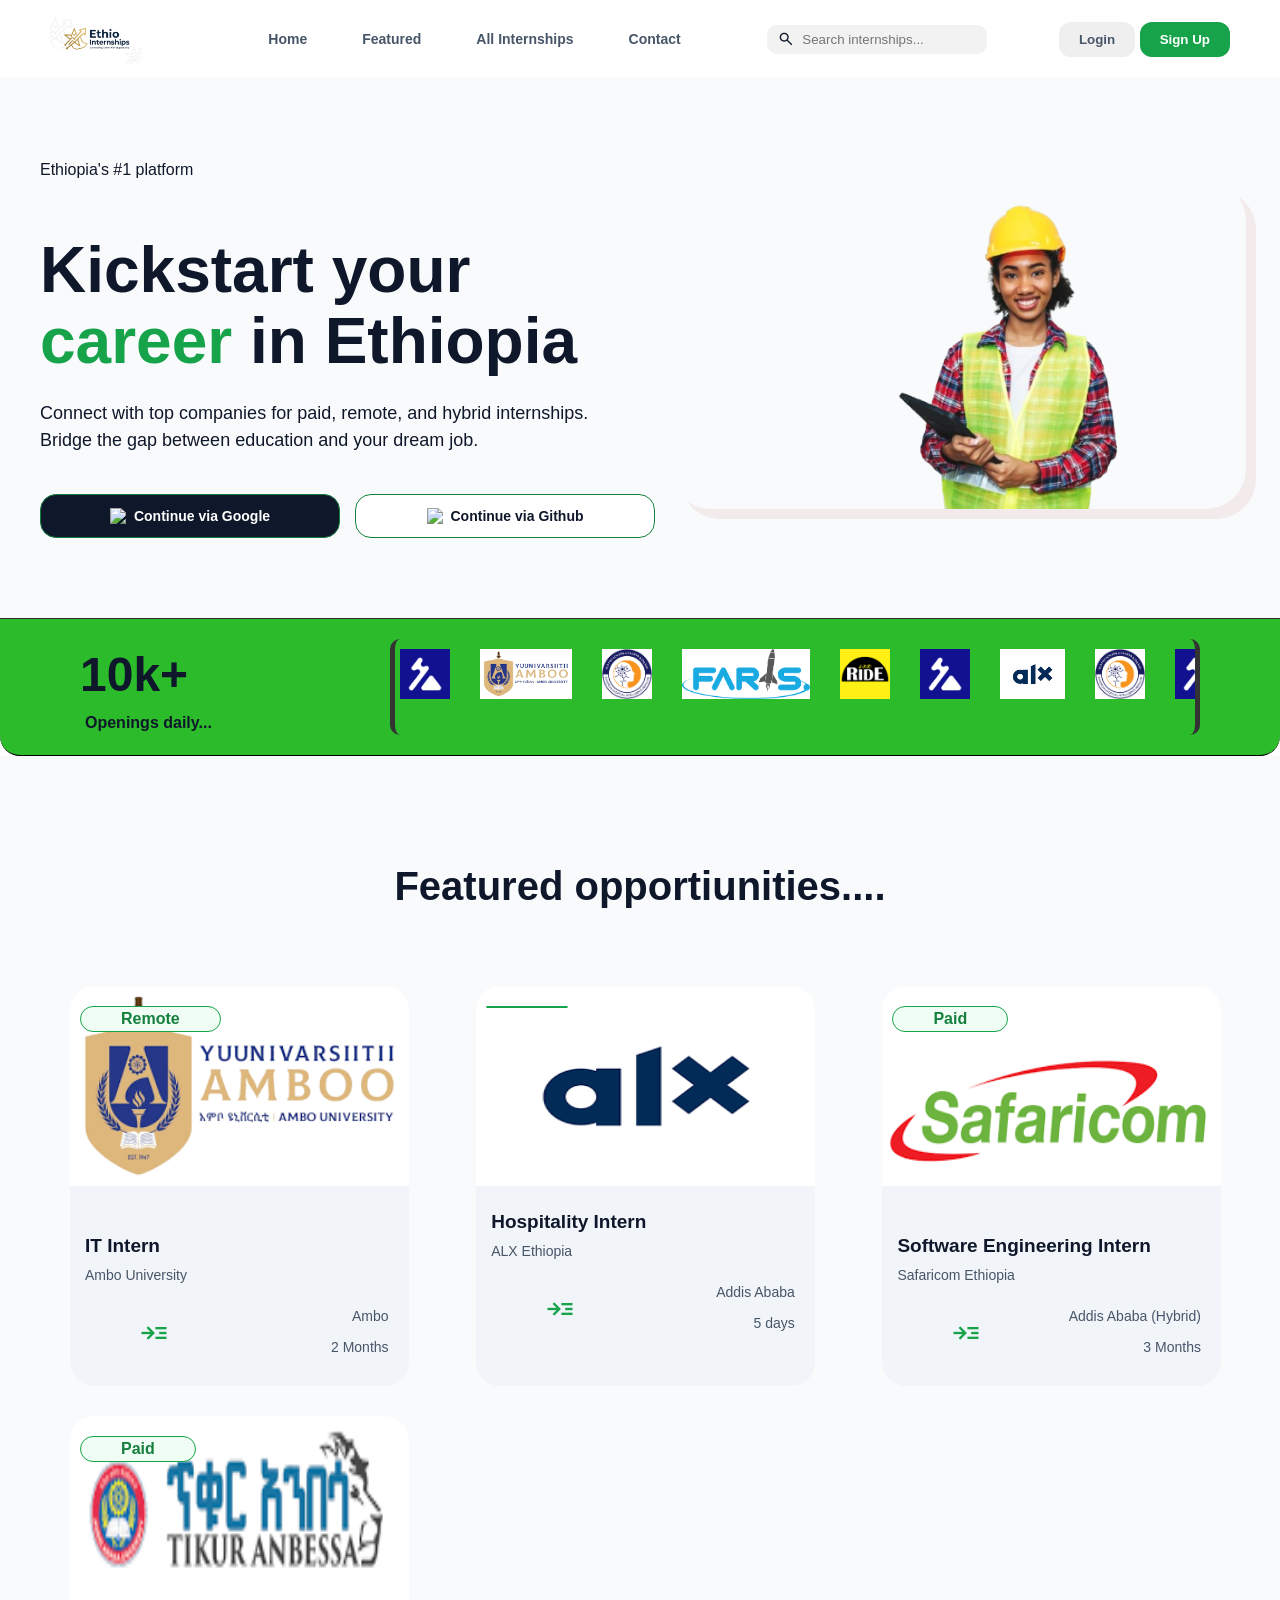
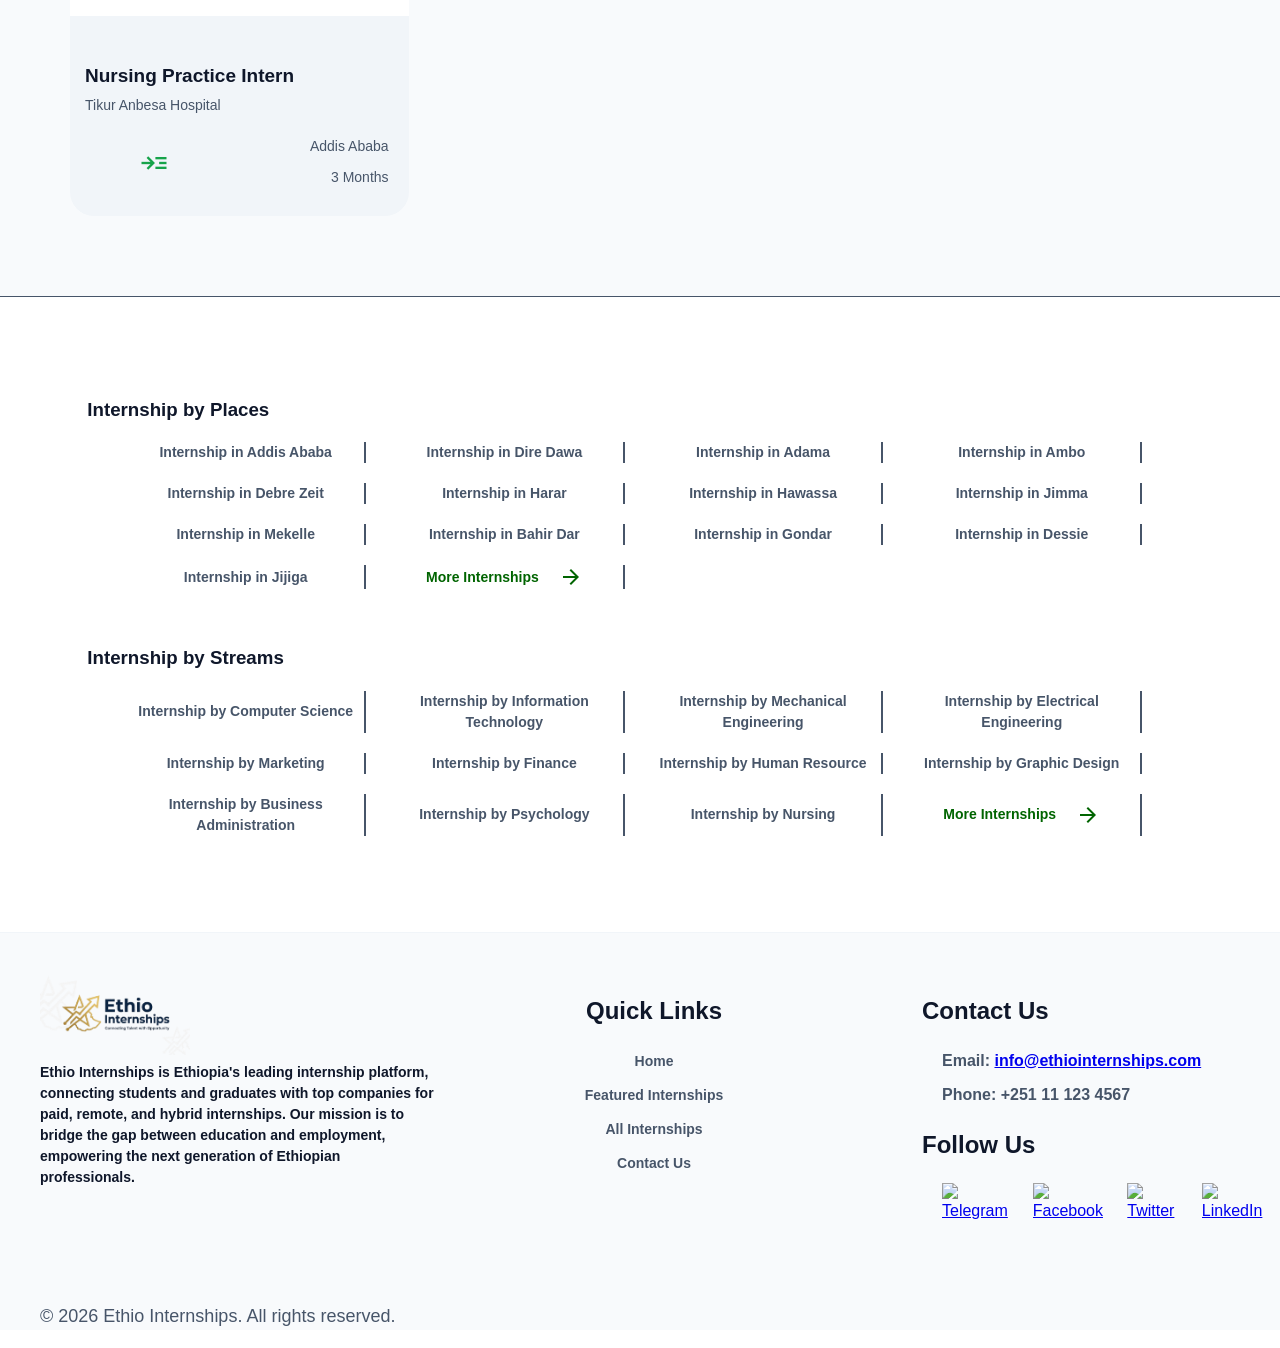
==== commit 2cd3dfde: "some improve" ====
--- a/index.html
+++ b/index.html
@@ -20,7 +20,7 @@
                 <ul class="navlinks">
                     <li><a href="#">Home</a></li>
                     <li><a href="#featured">Featured</a></li>
-                    <li><a href="#internship">Internships</a></li>
+                    <li><a href="#internship">All Internships</a></li>
                     <li><a href="#contact">Contact</a></li>
                 </ul>
                 <!-- Search -->
@@ -222,10 +222,10 @@
             <div class="footerlinks">
                 <h2>Quick Links</h2>
                 <ul class="quicklinks">
-                    <li><a href="./index.html">Home</a></li>
+                    <li><a href="#">Home</a></li>
                     <li><a href="#featured">Featured Internships</a></li>
-                    <li><a href="#internship">All Internships</a></li>
-                    <li><a href="./html/about.html">About Us</a></li>
+                    <li><a href="./html/internships.html">All Internships</a></li>
+                    <!-- <li><a href="./html/about.html">About Us</a></li> -->
                     <li><a href="#contact">Contact Us</a></li>
                 </ul>
             </div>
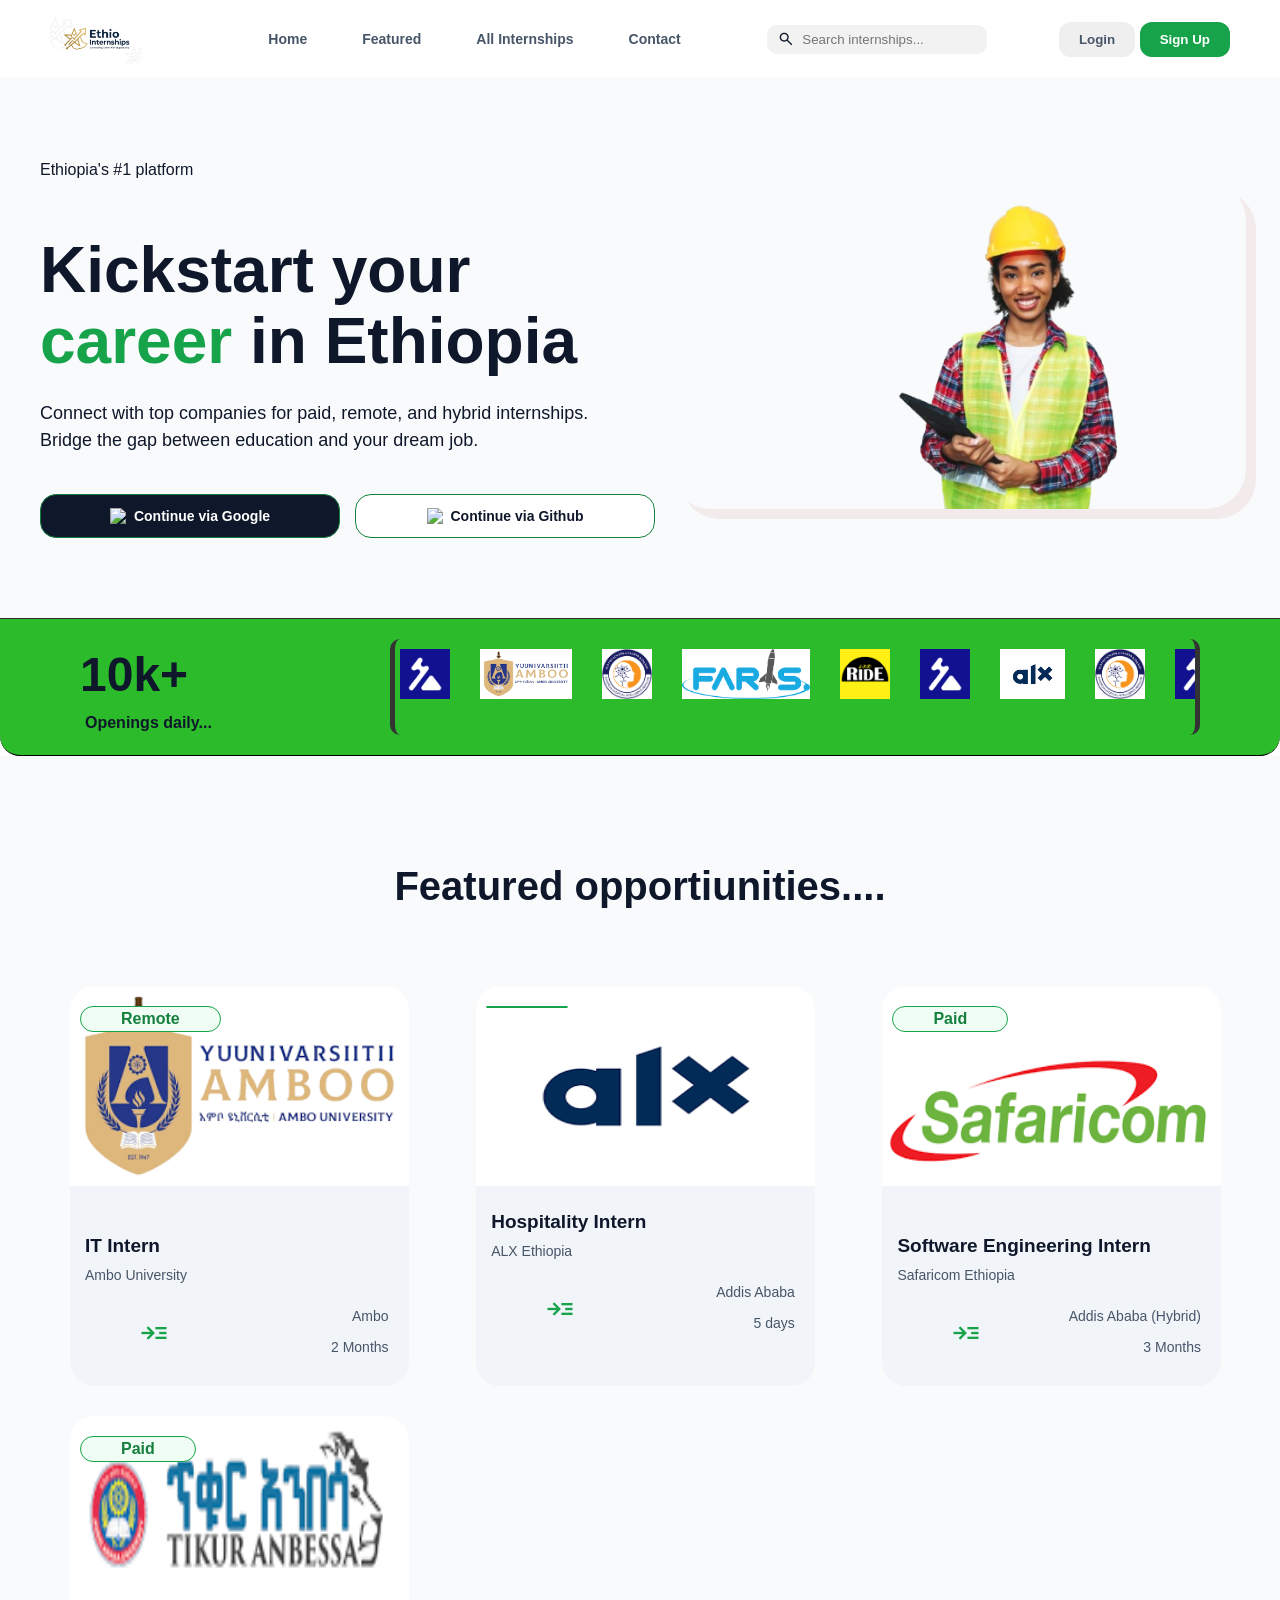
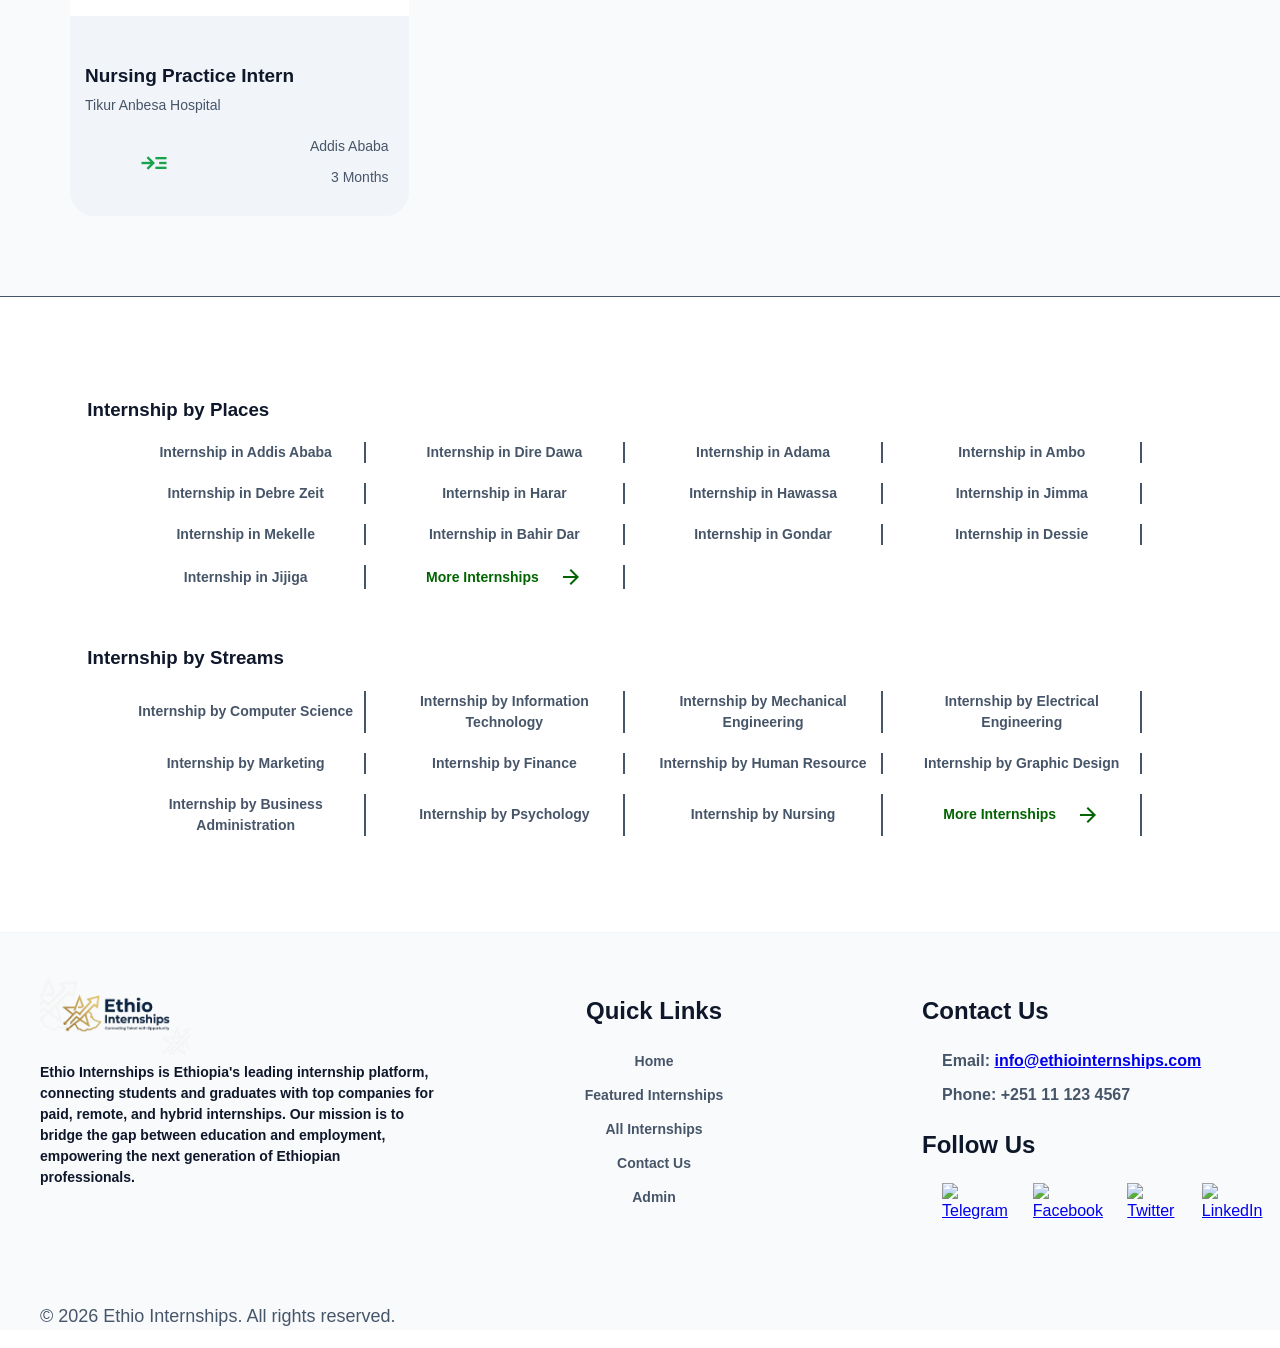
==== commit 7745c981: "dhh" ====
--- a/index.html
+++ b/index.html
@@ -13,7 +13,7 @@
         <div class="container">
             <nav class="navbar">
                 <div class="logo">
-                    <a href="./index.html">
+                    <a href="/">
                         <img src="./images/logo.png" alt="logo" class="logo">
                     </a>
                 </div>
@@ -227,6 +227,8 @@
                     <li><a href="./html/internships.html">All Internships</a></li>
                     <!-- <li><a href="./html/about.html">About Us</a></li> -->
                     <li><a href="#contact">Contact Us</a></li>
+                    <li><a href="/admin.html">Admin</a></li>
+
                 </ul>
             </div>
             <div class="footercontact">
--- a/css/main.css
+++ b/css/main.css
@@ -598,4 +598,18 @@
     margin-top: 40px;
     color: var(--slate-600);
     font-size: 18px;
+}
+
+@media (max-width: 768px) {
+    .footergrid {
+        grid-template-columns: 100%;
+        text-align: center;
+    }
+    .footercontact {
+        margin: 0;
+    }
+    .sociallinks {
+        justify-content: center;
+        margin: 20px 0;
+    }
 }
